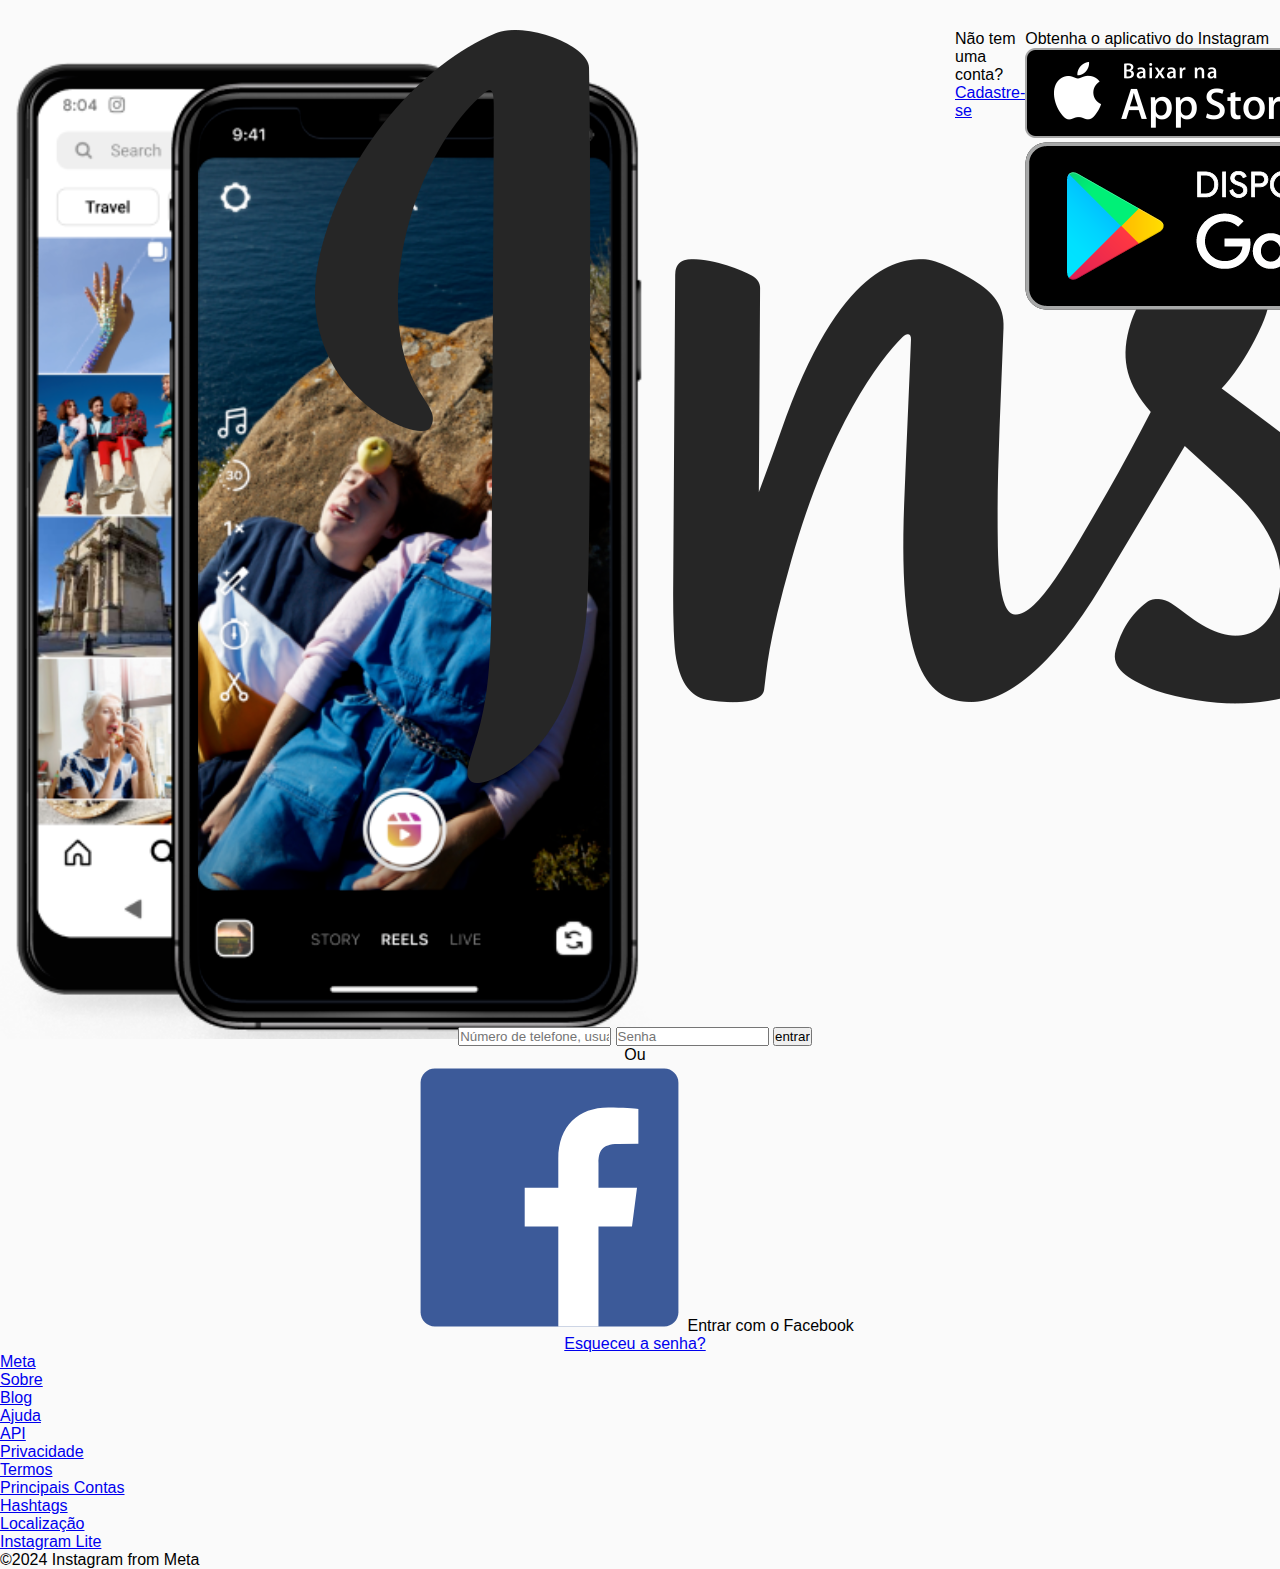
==== 3.CLONE_INSTA/index.html @ e336d2a2 "primeiro commit" ====
<!DOCTYPE html>
<html lang="en">
<head>
    <meta charset="UTF-8">
    <meta name="viewport" content="width=device-width, initial-scale=1.0">
    <title>Instagram</title>
    <link rel="stylesheet" href="./css/style.css">
    <link rel="shortcut icon" href="./img/favicon.png" type="image/x-icon">
</head>
<body>
    <main>
        <div id="main-container">
            <!-- banner container -->
            <div id="banner-container">
                <img src="./img/banner2.png" alt="crie uma conta no instagram">
            </div>

            <!-- login e registro -->
            <div id="form-container">
                <div id="form-box">
                    <img src="./img/logo_instagram.png" alt="instagram">

                    <form action="" id="login-form">
                        <input 
                        type="text" 
                        name="username" 
                        id="input-form"
                        placeholder="Número de telefone, usuário ou e-mail">


                        <input 
                        type="password" 
                        name="" 
                        id="input-form"
                        placeholder="Senha">

                        <input 
                        type="submit" 
                        value="entrar">
                    </form>

                    <div class="separator">
                        <div class="line">
                            <span>Ou</span>
                        </div>



                        <div id="other-links">
                            <div id="facebook-login">
                                <img src="./img/logo_facebook.svg" alt="facebook">
                                <span>Entrar com o Facebook</span>
                            </div>

                            <div id="forgot-password">
                                <a href="a">Esqueceu a senha?</a>
                            </div>
                        </div>
                    </div>
                </div>
            </div>


            <div id="register-container">
                <p>Não tem uma conta? <a href="#">Cadastre-se</a></p>
            </div>

            <div id="get-app-container">
                <p>Obtenha o aplicativo do Instagram</p>
                <a href="#">
                    <img src="./img/apple_btn.png" alt="apple store">
                </a>

                <a href="#">
                    <img src="./img/gplay_btn.png" alt="google play">
                </a>
            </div>
        </div>
    </main>

    <footer>
        <nav>
            <ul id="footer-links">
                <li><a href="#">Meta</a></li>
                <li><a href="#">Sobre</a></li>
                <li><a href="#">Blog</a></li>
                <li><a href="#">Ajuda</a></li>
                <li><a href="#">API</a></li>
                <li><a href="#">Privacidade</a></li>
                <li><a href="#">Termos</a></li>
                <li><a href="#">Principais Contas</a></li>
                <li><a href="#">Hashtags</a></li>
                <li><a href="#">Localização</a></li>
                <li><a href="#">Instagram Lite</a></li>
            </ul>
        </nav>
        <p id="copyright">&copy;2024 Instagram from Meta</p>
    </footer>
</body>
</html>
---- 3.CLONE_INSTA/css/style.css ----
/* GERAL */
*{
    margin: 0;
    padding: 0;
    box-sizing: border-box;
    font-family: Helvetica;
}

body{
    background-color: #fafafa;
}

/* CONTAINERS */

#main-container{
    display: flex;
    margin-top: 30px;

}

#banner-container,
#form-container{
    flex: 1 1 0;
    width: 50%;

}

#banner-container{
    text-align: right;
}

#banner-container {
    width: 100%;
    margin-right: 15px;
    margin-top: 25px;
    max-width: 300px;
}

#form-container{
    text-align: center;
}
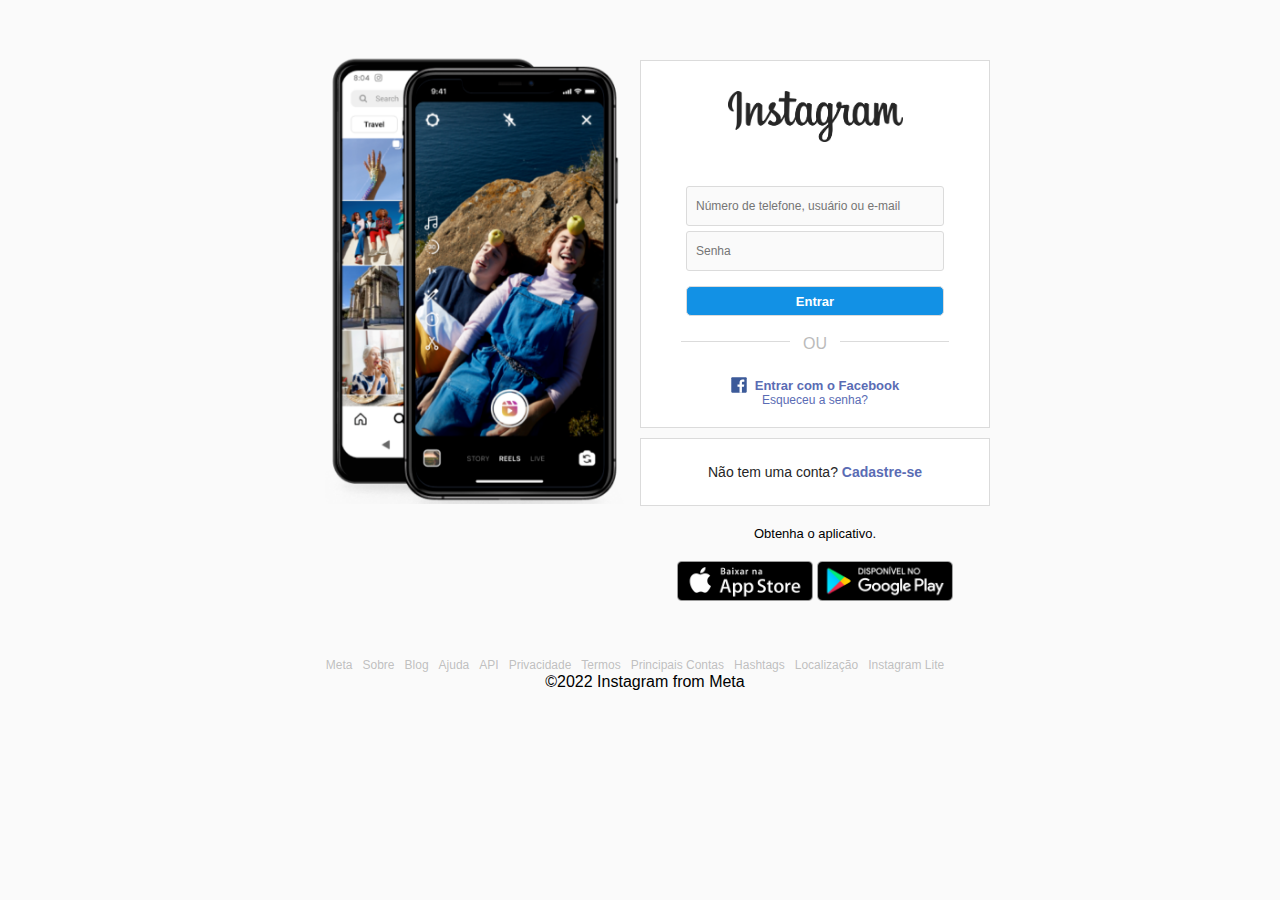
==== commit 7b1ecc2b: "enviando o projeto CLONE INSTA finalizado." ====
--- a/3.CLONE_INSTA/index.html
+++ b/3.CLONE_INSTA/index.html
@@ -1,100 +1,81 @@
 <!DOCTYPE html>
 <html lang="en">
-<head>
-    <meta charset="UTF-8">
-    <meta name="viewport" content="width=device-width, initial-scale=1.0">
+  <head>
+    <meta charset="UTF-8" />
+    <meta http-equiv="X-UA-Compatible" content="IE=edge" />
+    <meta name="viewport" content="width=device-width, initial-scale=1.0" />
     <title>Instagram</title>
-    <link rel="stylesheet" href="./css/style.css">
-    <link rel="shortcut icon" href="./img/favicon.png" type="image/x-icon">
-</head>
-<body>
+    <link rel="stylesheet" href="css/style.css" />
+    <link rel="shortcut icon" href="img/favicon.png" type="image/x-icon" />
+  </head>
+  <body>
     <main>
-        <div id="main-container">
-            <!-- banner container -->
-            <div id="banner-container">
-                <img src="./img/banner2.png" alt="crie uma conta no instagram">
+      <div id="main-container">
+        <!-- Banner Container -->
+        <div id="banner-container">
+          <img src="img/banner2.png" alt="Crie uma conta no Instagram" />
+        </div>
+        <!-- Login e Registro -->
+        <div id="form-container">
+          <div id="form-box">
+            <img id="logo-insta" src="img/logo_instagram.png" alt="Instagram" />
+            <form id="login-form">
+              <input
+                type="text"
+                name="username"
+                placeholder="Número de telefone, usuário ou e-mail"
+              />
+              <input type="password" name="password" placeholder="Senha" />
+              <input id="btn-submit-form" type="submit" value="Entrar" />
+            </form>
+            <div class="separator">
+              <div class="line"></div>
+              <span>Ou</span>
             </div>
-
-            <!-- login e registro -->
-            <div id="form-container">
-                <div id="form-box">
-                    <img src="./img/logo_instagram.png" alt="instagram">
-
-                    <form action="" id="login-form">
-                        <input 
-                        type="text" 
-                        name="username" 
-                        id="input-form"
-                        placeholder="Número de telefone, usuário ou e-mail">
-
-
-                        <input 
-                        type="password" 
-                        name="" 
-                        id="input-form"
-                        placeholder="Senha">
-
-                        <input 
-                        type="submit" 
-                        value="entrar">
-                    </form>
-
-                    <div class="separator">
-                        <div class="line">
-                            <span>Ou</span>
-                        </div>
-
-
-
-                        <div id="other-links">
-                            <div id="facebook-login">
-                                <img src="./img/logo_facebook.svg" alt="facebook">
-                                <span>Entrar com o Facebook</span>
-                            </div>
-
-                            <div id="forgot-password">
-                                <a href="a">Esqueceu a senha?</a>
-                            </div>
-                        </div>
-                    </div>
-                </div>
+            <div id="other-links">
+              <div id="facebook-login">
+                <a href="#">
+                  <img src="img/logo_facebook.svg" alt="Facebook Login" />
+                  <span>Entrar com o Facebook</span>
+                </a>
+              </div>
+              <div id="forgot-pass">
+                <a href="#">Esqueceu a senha?</a>
+              </div>
             </div>
-
-
-            <div id="register-container">
-                <p>Não tem uma conta? <a href="#">Cadastre-se</a></p>
-            </div>
-
-            <div id="get-app-container">
-                <p>Obtenha o aplicativo do Instagram</p>
-                <a href="#">
-                    <img src="./img/apple_btn.png" alt="apple store">
-                </a>
-
-                <a href="#">
-                    <img src="./img/gplay_btn.png" alt="google play">
-                </a>
-            </div>
+          </div>
+          <div id="register-container">
+            <p>Não tem uma conta? <a href="#">Cadastre-se</a></p>
+          </div>
+          <div id="get-app-container">
+            <p>Obtenha o aplicativo.</p>
+            <a href="#">
+              <img src="img/apple_btn.png" alt="Apple Store" />
+            </a>
+            <a href="#">
+              <img src="img/gplay_btn.png" alt="Google Play" />
+            </a>
+          </div>
         </div>
+      </div>
     </main>
-
     <footer>
-        <nav>
-            <ul id="footer-links">
-                <li><a href="#">Meta</a></li>
-                <li><a href="#">Sobre</a></li>
-                <li><a href="#">Blog</a></li>
-                <li><a href="#">Ajuda</a></li>
-                <li><a href="#">API</a></li>
-                <li><a href="#">Privacidade</a></li>
-                <li><a href="#">Termos</a></li>
-                <li><a href="#">Principais Contas</a></li>
-                <li><a href="#">Hashtags</a></li>
-                <li><a href="#">Localização</a></li>
-                <li><a href="#">Instagram Lite</a></li>
-            </ul>
-        </nav>
-        <p id="copyright">&copy;2024 Instagram from Meta</p>
+      <nav>
+        <ul id="footer-links">
+          <li><a href="#">Meta</a></li>
+          <li><a href="#">Sobre</a></li>
+          <li><a href="#">Blog</a></li>
+          <li><a href="#">Ajuda</a></li>
+          <li><a href="#">API</a></li>
+          <li><a href="#">Privacidade</a></li>
+          <li><a href="#">Termos</a></li>
+          <li><a href="#">Principais Contas</a></li>
+          <li><a href="#">Hashtags</a></li>
+          <li><a href="#">Localização</a></li>
+          <li><a href="#">Instagram Lite</a></li>
+        </ul>
+      </nav>
+      <p id="copyright">&copy;2022 Instagram from Meta</p>
     </footer>
-</body>
+  </body>
 </html>--- a/3.CLONE_INSTA/css/style.css
+++ b/3.CLONE_INSTA/css/style.css
@@ -29,7 +29,7 @@
     text-align: right;
 }
 
-#banner-container {
+#banner-container img{
     width: 100%;
     margin-right: 15px;
     margin-top: 25px;
@@ -38,4 +38,210 @@
 
 #form-container{
     text-align: center;
+}
+
+#form-box{
+    background-color: #ffff;
+    border: solid 1px #dbdbdb;
+    width: 350px;
+    margin-top: 30px;
+}
+
+#logo-insta{
+    width: 175px;
+    height: 51px;
+    margin: 30px auto 12px;
+}
+
+#login-form{
+    margin-top: 28px;
+}
+
+#login-form input{
+    display: block;
+    font-size: 12px; 
+    padding: 12px 9px;
+    background-color: #fafafa;
+    border: 1px solid #dbdbdb;
+    border-radius: 3px;
+    width: 258px;
+    margin: 5px auto;
+}
+
+#btn-submit-form[type="submit"]{
+    background-color: #1291e5;
+    color: #fff;
+    margin-top: 15px;
+    border-radius: 5px;
+    height: 30px;
+    font-size: 13px;
+    padding: 0;
+    font-weight: bold;
+    cursor: pointer;
+}
+
+/* SEPARADOR */
+.separator{
+    position: relative;
+}
+
+.line{
+    border-top: solid 1px #dbdbdb;
+    width: 268px;
+    margin: 25px auto 35px;
+}
+
+.separator span{
+    position: absolute;
+    text-transform: uppercase;
+    background-color: #fff;
+    color: #bbb;
+    top: -6px;
+    width: 50px;
+    margin-left: -25px;
+}
+
+/* facebook login */
+
+#facebook-login a{
+    text-decoration: none;
+    display: flex;
+    align-items: center;
+    justify-content: center;
+}
+
+#facebook-login img{
+    width: 16px;
+    height: 16px;
+    margin-right: 8px;
+}
+
+#facebook-login span{
+    font-weight: bold;
+    font-size: 13PX;
+    margin-top: 1px;
+}
+    
+    /* senha */
+#forgot-pass{
+    margin-bottom: 20px;
+    font-size:12px;
+}
+
+#forgot-pass a, span{
+    text-decoration: none;
+    color: #5a6cb4;
+}
+
+/* registro */
+
+#register-container{
+    background-color: #fff;
+    border: 1px solid #dbdbdb;
+    padding: 25px;
+    margin-top: 10px;
+    width: 350px;
+}
+
+#register-container p{
+    font-size: 14px;
+    color: #262626;
+}
+
+#register-container a{
+    color: #5a6cb4;
+    font-weight: bold;
+    text-decoration: none;
+}
+
+/* get app */
+
+
+#get-app-container{
+    text-align: center;  
+    width: 350px;
+}
+
+#get-app-container p{
+    margin: 20px 0;
+    font-size: 13px;
+}
+
+#get-app-container a{
+    text-decoration: NONE;
+}
+
+#get-app-container img{
+    width: 136px;
+    height: 40px;
+}
+
+/* footer */
+
+footer{
+    text-align: center;
+    width: 1000px;
+    margin: 50px auto;
+    display: flex;
+    flex-direction: column;
+    justify-content: center;
+    align-items: center;
+}
+
+footer #footer-links{
+    display: flex;
+    list-style: none;
+
+}
+
+#footer-links li{
+    margin-right: 10px;
+}
+
+#footer-links a,
+#copy-right{
+    text-decoration: none;
+    color: #8e8e8e8e;
+    font-size: 12px;
+}
+
+#copyright{
+    margin-left: 10px;
+}
+
+/* mobile */
+@media(max-width:450px){
+    body{
+        background-color: #ffff;
+    }
+
+    #banner-container{
+        display: none;
+    }
+
+    #main-container,
+    #form-box{
+        margin-top: 0;
+    }
+
+    #form-container,
+    #form-box,
+    #register-container,
+    #get-app-container{
+        width: 100%;
+        border: none;
+    }
+
+    footer{
+        width: 90%;
+    }
+
+    #footer-links{
+        flex-wrap: wrap;
+        justify-content: center;
+    }
+
+    #footer-links{
+        margin-bottom: 10px;
+    }
 }